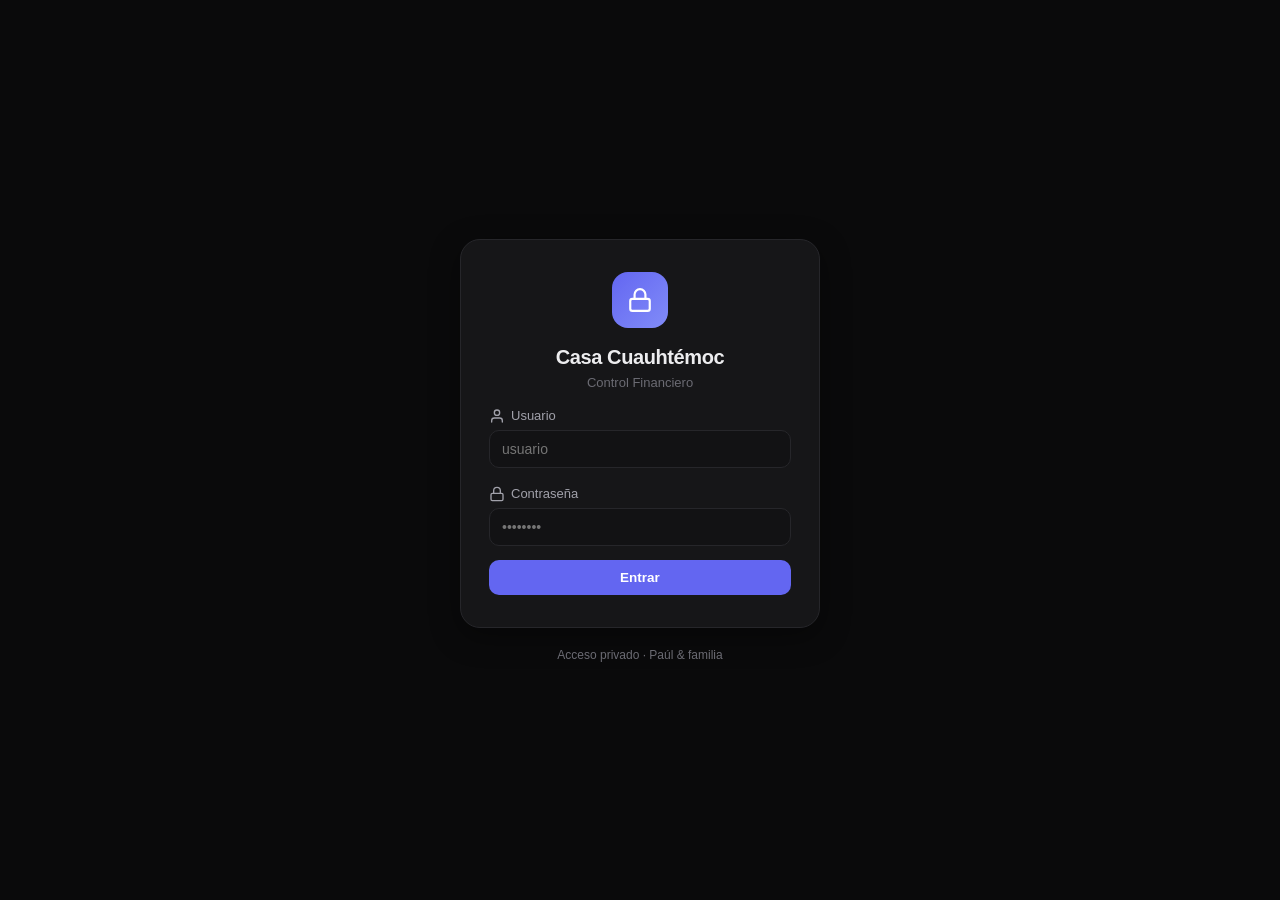
==== index.html @ 9c11d185 "Dashboard financiero Casa Cuauhtémoc App estática para GitHub Pages: login con hash SHA-256, 6 pesta" ====
<!DOCTYPE html>
<html lang="es">
<head>
  <meta charset="UTF-8" />
  <meta name="viewport" content="width=device-width, initial-scale=1, viewport-fit=cover" />
  <meta name="theme-color" content="#0a0a0b" />
  <meta name="description" content="Control financiero privado — Casa Cuauhtémoc" />
  <title>Casa Cuauhtémoc · Control Financiero</title>

  <link rel="preconnect" href="https://rsms.me/" />
  <link rel="stylesheet" href="https://rsms.me/inter/inter.css" />
  <link rel="stylesheet" href="css/styles.css" />
  <link rel="icon" href="data:image/svg+xml,<svg xmlns='http://www.w3.org/2000/svg' viewBox='0 0 24 24'><text y='20' font-size='20'>🏠</text></svg>" />
</head>
<body>
  <div id="app">
    <div class="login-screen"><div class="skeleton-row" style="width:340px"></div></div>
  </div>
  <script type="module" src="js/app.js"></script>
</body>
</html>
---- css/styles.css ----
/* ==========================================================================
   Casa Cuauhtémoc — Control Financiero
   Dark mode · Inter · diseño tipo Linear / Vercel / Raycast
   ========================================================================== */
:root {
  --bg: #0a0a0b;
  --bg-elev: #121214;
  --panel: #161618;
  --panel-2: #1c1c1f;
  --border: #26262a;
  --border-soft: #1e1e22;
  --text: #ededef;
  --text-2: #a1a1aa;
  --text-3: #6b6b73;
  --accent: #6366f1;
  --accent-2: #818cf8;
  --success: #34d399;
  --warning: #fbbf24;
  --danger: #f87171;
  --radius: 14px;
  --radius-sm: 10px;
  --shadow: 0 8px 30px rgba(0, 0, 0, 0.4);
  --sidebar-w: 248px;
  --font: "Inter", -apple-system, BlinkMacSystemFont, "Segoe UI", Roboto, sans-serif;
}

* { box-sizing: border-box; margin: 0; padding: 0; }
html, body { height: 100%; }
body {
  font-family: var(--font);
  background: var(--bg);
  color: var(--text);
  -webkit-font-smoothing: antialiased;
  text-rendering: optimizeLegibility;
  font-feature-settings: "cv02", "cv03", "cv04", "tnum";
}
.icon { flex: none; vertical-align: middle; }
.muted { color: var(--text-2); }
.small { font-size: 12.5px; }
.block { display: block; }
.right { text-align: right; }
.warn { color: var(--warning); }
.hide-sm { display: inline; }

/* ---------- Layout ---------- */
.layout { display: flex; min-height: 100vh; }
.sidebar {
  width: var(--sidebar-w);
  flex: none;
  background: var(--bg-elev);
  border-right: 1px solid var(--border-soft);
  display: flex;
  flex-direction: column;
  padding: 22px 16px;
  position: sticky;
  top: 0;
  height: 100vh;
}
.brand { display: flex; gap: 12px; align-items: center; padding: 4px 6px 22px; }
.brand-mark {
  width: 38px; height: 38px; border-radius: 11px;
  background: linear-gradient(135deg, var(--accent), var(--accent-2));
  display: grid; place-items: center; color: #fff;
}
.brand-name { font-weight: 650; font-size: 15px; letter-spacing: -0.01em; }
.brand-sub { font-size: 12px; color: var(--text-3); }

.nav { display: flex; flex-direction: column; gap: 2px; flex: 1; }
.nav-item {
  display: flex; align-items: center; gap: 11px;
  padding: 9px 11px; border-radius: var(--radius-sm);
  background: none; border: none; color: var(--text-2);
  font: inherit; font-size: 14px; font-weight: 500; cursor: pointer;
  text-align: left; transition: background .15s, color .15s;
}
.nav-item:hover { background: var(--panel); color: var(--text); }
.nav-item.active { background: var(--panel-2); color: var(--text); }
.nav-item.active .icon { color: var(--accent-2); }

.sidebar-foot { font-size: 12px; color: var(--text-3); display: flex; flex-direction: column; gap: 12px; padding-top: 16px; border-top: 1px solid var(--border-soft); }
.sync-dot { display: inline-block; width: 7px; height: 7px; border-radius: 50%; background: var(--text-3); margin-right: 4px; }
.sync-dot.ok { background: var(--success); box-shadow: 0 0 0 3px rgba(52,211,153,.15); }

.main { flex: 1; min-width: 0; display: flex; flex-direction: column; }
.topbar {
  display: flex; align-items: center; gap: 12px;
  padding: 14px 24px; border-bottom: 1px solid var(--border-soft);
  position: sticky; top: 0; background: rgba(10,10,11,.8);
  backdrop-filter: blur(12px); z-index: 20;
}
.topbar-title { font-weight: 600; flex: 1; letter-spacing: -0.01em; }
.menu-toggle { display: none; }

.view-root { padding: 24px; max-width: 1100px; width: 100%; margin: 0 auto; }
.view { display: flex; flex-direction: column; gap: 20px; }
.view-head { display: flex; align-items: flex-end; justify-content: space-between; gap: 16px; flex-wrap: wrap; }
.view-head h2 { font-size: 22px; font-weight: 660; letter-spacing: -0.02em; }

/* ---------- Tab bar (mobile) ---------- */
.tabbar { display: none; }

/* ---------- Grids ---------- */
.grid { display: grid; gap: 14px; }
.grid-2 { grid-template-columns: repeat(2, 1fr); }
.grid-3 { grid-template-columns: repeat(3, 1fr); }
.grid-4 { grid-template-columns: repeat(4, 1fr); }

/* ---------- Cards / panels ---------- */
.panel, .stat-card, .fund-card {
  background: var(--panel);
  border: 1px solid var(--border-soft);
  border-radius: var(--radius);
  padding: 18px;
}
.panel { display: flex; flex-direction: column; gap: 12px; }
.panel-head { display: flex; align-items: center; justify-content: space-between; gap: 10px; }
.panel-head h3 { font-size: 14.5px; font-weight: 600; display: flex; align-items: center; gap: 8px; letter-spacing: -0.01em; }

.stat-card { display: flex; flex-direction: column; gap: 6px; }
.stat-label { font-size: 12.5px; color: var(--text-2); }
.stat-value { font-size: 24px; font-weight: 680; letter-spacing: -0.02em; }
.stat-sub { font-size: 12.5px; color: var(--text-3); }
.tone-success .stat-value { color: var(--success); }
.tone-accent .stat-value { color: var(--accent-2); }
.tone-warn .stat-value { color: var(--warning); }

.fund-card { display: flex; flex-direction: column; gap: 7px; }
.fund-card-head { display: flex; align-items: center; gap: 8px; font-size: 13px; color: var(--text-2); }
.fund-card-head .icon { color: var(--accent-2); }
.fund-amount { font-size: 22px; font-weight: 680; letter-spacing: -0.02em; }
.fund-pct { font-size: 12px; color: var(--text-3); align-self: flex-end; }

.big-number { font-size: 30px; font-weight: 720; letter-spacing: -0.03em; }
.big-number .of { font-size: 15px; font-weight: 500; color: var(--text-3); }
.usd-ref { font-size: 12.5px; color: var(--text-3); }

/* ---------- Progress ---------- */
.progress { height: 8px; background: var(--panel-2); border-radius: 99px; overflow: hidden; border: 1px solid var(--border-soft); }
.progress-fill { height: 100%; border-radius: 99px; transition: width .6s cubic-bezier(.16,1,.3,1); }

/* ---------- Badges / tags ---------- */
.badge { font-size: 11px; font-weight: 600; padding: 3px 9px; border-radius: 99px; white-space: nowrap; }
.badge-success { background: rgba(52,211,153,.13); color: var(--success); }
.badge-accent { background: rgba(99,102,241,.16); color: var(--accent-2); }
.badge-warn { background: rgba(251,191,36,.14); color: var(--warning); }
.tag { font-size: 10.5px; color: var(--text-3); background: var(--panel-2); padding: 2px 7px; border-radius: 6px; }
.tag-new { color: var(--accent-2); background: rgba(99,102,241,.12); }

/* ---------- Estimator ---------- */
.estimator .est-list { display: flex; flex-direction: column; gap: 2px; }
.est-row { display: flex; justify-content: space-between; align-items: center; gap: 12px; padding: 11px 0; border-bottom: 1px solid var(--border-soft); }
.est-row:last-child { border-bottom: none; }
.est-name { font-weight: 550; font-size: 14px; }
.est-val { text-align: right; }
.est-val.warn { color: var(--warning); font-size: 13px; }
.hint { font-size: 12.5px; color: var(--text-3); display: flex; align-items: center; gap: 7px; }
.hint.warn { color: var(--warning); }

/* ---------- Phases ---------- */
.phases { display: flex; flex-direction: column; gap: 14px; }
.phase-budget { display: flex; align-items: center; gap: 10px; font-size: 15px; font-weight: 600; }
.f2-split { display: grid; grid-template-columns: repeat(3, 1fr); gap: 12px; padding: 12px; background: var(--panel-2); border-radius: var(--radius-sm); }
.f2-split > div { display: flex; flex-direction: column; gap: 3px; }
.f2-split strong { font-size: 16px; }
.phase-history summary { cursor: pointer; font-size: 13px; color: var(--text-2); padding: 4px 0; }
.phase-history summary:hover { color: var(--text); }
.link-btn { background: none; border: none; color: var(--accent-2); font: inherit; font-size: 12.5px; cursor: pointer; display: inline-flex; gap: 4px; align-items: center; }

/* ---------- Lists & tables ---------- */
.mini-list { list-style: none; display: flex; flex-direction: column; }
.mini-list li { display: flex; justify-content: space-between; align-items: center; gap: 12px; padding: 10px 0; border-bottom: 1px solid var(--border-soft); }
.mini-list li:last-child { border-bottom: none; }
.mini-concept { font-weight: 550; font-size: 14px; display: block; }
.amount { font-variant-numeric: tabular-nums; font-weight: 600; }
.amount.pos { color: var(--success); }
.amount.neg { color: var(--danger); }

.table-wrap { overflow-x: auto; }
.table { width: 100%; border-collapse: collapse; font-size: 13.5px; }
.table th { text-align: left; font-weight: 550; color: var(--text-3); font-size: 12px; padding: 8px 10px; border-bottom: 1px solid var(--border); white-space: nowrap; }
.table td { padding: 11px 10px; border-bottom: 1px solid var(--border-soft); vertical-align: top; }
.table tr:last-child td { border-bottom: none; }
.table .right { text-align: right; }

/* ---------- Filters ---------- */
.filters { display: flex; gap: 10px; flex-wrap: wrap; }
.filters select, .filters input { flex: 1; min-width: 140px; }

/* ---------- Buttons ---------- */
.btn {
  display: inline-flex; align-items: center; justify-content: center; gap: 7px;
  padding: 9px 15px; border-radius: var(--radius-sm); border: 1px solid transparent;
  font: inherit; font-size: 13.5px; font-weight: 560; cursor: pointer;
  transition: transform .08s, background .15s, border-color .15s; white-space: nowrap;
}
.btn:active { transform: scale(.97); }
.btn-sm { padding: 7px 12px; font-size: 13px; }
.btn-primary { background: var(--accent); color: #fff; }
.btn-primary:hover { background: var(--accent-2); }
.btn-ghost { background: var(--panel); color: var(--text); border-color: var(--border); }
.btn-ghost:hover { background: var(--panel-2); }
.btn-danger { background: var(--danger); color: #fff; }
.btn-block { width: 100%; }
.icon-btn { background: none; border: none; color: var(--text-2); cursor: pointer; padding: 6px; border-radius: 8px; display: inline-flex; }
.icon-btn:hover { background: var(--panel-2); color: var(--text); }

/* ---------- Forms ---------- */
.field { display: flex; flex-direction: column; gap: 6px; font-size: 13px; color: var(--text-2); }
.field span { display: flex; align-items: center; gap: 6px; }
.field-full { grid-column: 1 / -1; }
input, select, textarea {
  font: inherit; font-size: 14px; color: var(--text);
  background: var(--bg-elev); border: 1px solid var(--border);
  border-radius: var(--radius-sm); padding: 10px 12px; width: 100%;
  transition: border-color .15s, box-shadow .15s;
}
input:focus, select:focus, textarea:focus { outline: none; border-color: var(--accent); box-shadow: 0 0 0 3px rgba(99,102,241,.18); }
input[readonly] { color: var(--text-2); background: var(--panel-2); }
.form-grid { display: grid; grid-template-columns: 1fr 1fr; gap: 14px; }
.check-field { display: flex; flex-direction: row; align-items: center; gap: 9px; font-size: 13.5px; color: var(--text); }
.check-field input { width: auto; }

/* ---------- Modal ---------- */
#modal-host:empty { display: none; }
.modal-backdrop {
  position: fixed; inset: 0; background: rgba(0,0,0,.6); backdrop-filter: blur(4px);
  display: grid; place-items: center; padding: 18px; z-index: 100;
  opacity: 0; transition: opacity .2s;
}
.modal-backdrop.show { opacity: 1; }
.modal {
  background: var(--panel); border: 1px solid var(--border); border-radius: 18px;
  width: 100%; max-width: 520px; box-shadow: var(--shadow);
  transform: translateY(12px) scale(.98); transition: transform .2s; max-height: 90vh; overflow: auto;
}
.modal-backdrop.show .modal { transform: none; }
.modal-head { display: flex; align-items: center; justify-content: space-between; padding: 18px 20px; border-bottom: 1px solid var(--border-soft); }
.modal-head h3 { font-size: 16px; font-weight: 620; }
.modal-body { padding: 20px; }
.modal-foot { display: flex; justify-content: flex-end; gap: 10px; padding: 16px 20px; border-top: 1px solid var(--border-soft); }
.confirm-msg { font-size: 14.5px; line-height: 1.55; color: var(--text-2); }

/* ---------- Toasts ---------- */
.toasts { position: fixed; bottom: 24px; left: 50%; transform: translateX(-50%); display: flex; flex-direction: column; gap: 10px; z-index: 200; }
.toast {
  display: flex; align-items: center; gap: 10px; padding: 12px 16px;
  background: var(--panel-2); border: 1px solid var(--border); border-radius: 12px;
  box-shadow: var(--shadow); font-size: 13.5px; opacity: 0; transform: translateY(10px);
  transition: opacity .25s, transform .25s;
}
.toast.show { opacity: 1; transform: none; }
.toast-success .icon { color: var(--success); }
.toast-error .icon { color: var(--danger); }

/* ---------- Empty / skeleton ---------- */
.empty { text-align: center; padding: 28px 16px; color: var(--text-3); }
.empty-icon { width: 52px; height: 52px; border-radius: 14px; background: var(--panel-2); display: grid; place-items: center; margin: 0 auto 12px; }
.empty-title { font-size: 14px; color: var(--text-2); }
.empty-sub { font-size: 12.5px; margin-top: 4px; }
.skeleton-group { display: flex; flex-direction: column; gap: 12px; }
.skeleton-row { height: 64px; border-radius: var(--radius); background: linear-gradient(90deg, var(--panel) 25%, var(--panel-2) 37%, var(--panel) 63%); background-size: 400% 100%; animation: shimmer 1.4s ease infinite; }
@keyframes shimmer { 0% { background-position: 100% 0; } 100% { background-position: -100% 0; } }

/* ---------- Charts ---------- */
.chart { width: 100%; height: auto; }
.chart-empty { padding: 28px; text-align: center; color: var(--text-3); font-size: 13px; }

/* ---------- Login ---------- */
.login-screen { min-height: 100vh; display: grid; place-items: center; padding: 24px; gap: 20px; align-content: center; }
.login-card {
  width: 100%; max-width: 360px; background: var(--panel); border: 1px solid var(--border);
  border-radius: 20px; padding: 32px 28px; display: flex; flex-direction: column; gap: 14px;
  box-shadow: var(--shadow); text-align: center;
}
.login-badge { width: 56px; height: 56px; border-radius: 16px; background: linear-gradient(135deg, var(--accent), var(--accent-2)); color: #fff; display: grid; place-items: center; margin: 0 auto 4px; }
.login-card h1 { font-size: 20px; letter-spacing: -0.02em; }
.login-sub { color: var(--text-3); font-size: 13px; margin-top: -8px; }
.login-card .field { text-align: left; margin-top: 4px; }
.login-error { color: var(--danger); font-size: 13px; }
.login-foot { color: var(--text-3); font-size: 12px; }
.shake { animation: shake .4s; }
@keyframes shake { 10%,90%{transform:translateX(-1px)} 20%,80%{transform:translateX(2px)} 30%,50%,70%{transform:translateX(-4px)} 40%,60%{transform:translateX(4px)} }

/* ---------- Animations ---------- */
.fade-in { animation: fadeIn .35s cubic-bezier(.16,1,.3,1); }
@keyframes fadeIn { from { opacity: 0; transform: translateY(6px); } to { opacity: 1; transform: none; } }

/* ==========================================================================
   RESPONSIVE
   ========================================================================== */
@media (max-width: 980px) {
  .grid-4 { grid-template-columns: repeat(2, 1fr); }
  .grid-3 { grid-template-columns: repeat(2, 1fr); }
}
@media (max-width: 760px) {
  .sidebar {
    position: fixed; left: 0; top: 0; z-index: 60; transform: translateX(-100%);
    transition: transform .25s; box-shadow: var(--shadow);
  }
  .sidebar.open { transform: none; }
  .menu-toggle { display: inline-flex; }
  .tabbar {
    display: flex; position: fixed; bottom: 0; left: 0; right: 0; z-index: 50;
    background: rgba(18,18,20,.92); backdrop-filter: blur(14px);
    border-top: 1px solid var(--border-soft); padding: 8px 6px env(safe-area-inset-bottom);
    justify-content: space-around;
  }
  .tabbar-item {
    display: flex; flex-direction: column; align-items: center; gap: 3px;
    background: none; border: none; color: var(--text-3); font: inherit; font-size: 10.5px;
    font-weight: 500; cursor: pointer; padding: 4px 6px; flex: 1; border-radius: 10px;
  }
  .tabbar-item.active { color: var(--accent-2); }
  .view-root { padding: 18px 16px 88px; }
  .main { padding-bottom: 0; }
}
@media (max-width: 560px) {
  .grid-3, .grid-4 { grid-template-columns: 1fr; }
  .grid-2 { grid-template-columns: 1fr; }
  .form-grid { grid-template-columns: 1fr; }
  .f2-split { grid-template-columns: 1fr; }
  .hide-sm { display: none; }
  .view-head h2 { font-size: 19px; }
  .big-number { font-size: 25px; }
}
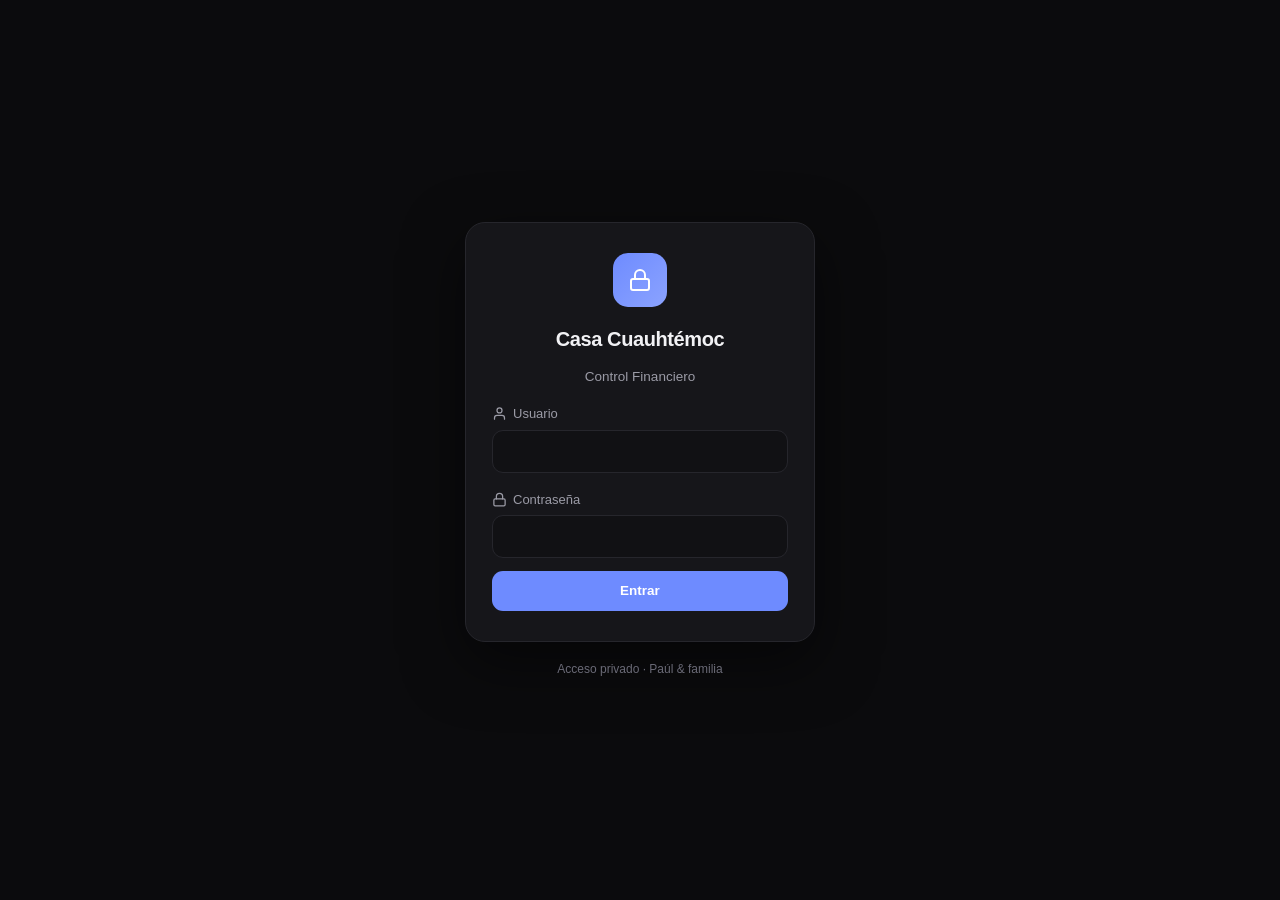
==== commit cb7b9f9c: "Rediseño limpio + modelo de cuenta de mamá corregido Lógica corregida: - Separa lo RECIBIDO por mamá" ====
--- a/index.html
+++ b/index.html
@@ -14,7 +14,7 @@
 </head>
 <body>
   <div id="app">
-    <div class="login-screen"><div class="skeleton-row" style="width:340px"></div></div>
+    <div class="login"><p class="sub">Cargando…</p></div>
   </div>
   <script type="module" src="js/app.js"></script>
 </body>
--- a/css/styles.css
+++ b/css/styles.css
@@ -1,29 +1,27 @@
 /* ==========================================================================
    Casa Cuauhtémoc — Control Financiero
-   Dark mode · Inter · diseño tipo Linear / Vercel / Raycast
+   Diseño limpio, dark mode, tipo Linear / Vercel
    ========================================================================== */
 :root {
-  --bg: #0a0a0b;
-  --bg-elev: #121214;
-  --panel: #161618;
-  --panel-2: #1c1c1f;
-  --border: #26262a;
-  --border-soft: #1e1e22;
-  --text: #ededef;
-  --text-2: #a1a1aa;
-  --text-3: #6b6b73;
-  --accent: #6366f1;
-  --accent-2: #818cf8;
-  --success: #34d399;
-  --warning: #fbbf24;
-  --danger: #f87171;
-  --radius: 14px;
-  --radius-sm: 10px;
-  --shadow: 0 8px 30px rgba(0, 0, 0, 0.4);
-  --sidebar-w: 248px;
+  --bg: #0b0b0d;
+  --bg-2: #111114;
+  --panel: #16161a;
+  --panel-2: #1d1d22;
+  --line: #26262c;
+  --line-soft: #1e1e24;
+  --text: #f2f2f5;
+  --text-2: #9b9ba6;
+  --text-3: #6a6a76;
+  --blue: #6e8bff;
+  --blue-2: #8ba3ff;
+  --ok: #3ddc97;
+  --warn: #ffc24b;
+  --danger: #ff6b6b;
+  --r: 16px;
+  --r-sm: 11px;
+  --sw: 250px;
   --font: "Inter", -apple-system, BlinkMacSystemFont, "Segoe UI", Roboto, sans-serif;
 }
-
 * { box-sizing: border-box; margin: 0; padding: 0; }
 html, body { height: 100%; }
 body {
@@ -31,295 +29,245 @@
   background: var(--bg);
   color: var(--text);
   -webkit-font-smoothing: antialiased;
-  text-rendering: optimizeLegibility;
-  font-feature-settings: "cv02", "cv03", "cv04", "tnum";
+  font-feature-settings: "tnum", "cv02", "cv03";
+  line-height: 1.5;
 }
 .icon { flex: none; vertical-align: middle; }
-.muted { color: var(--text-2); }
-.small { font-size: 12.5px; }
-.block { display: block; }
-.right { text-align: right; }
-.warn { color: var(--warning); }
-.hide-sm { display: inline; }
+.sub { color: var(--text-2); font-size: 13.5px; }
+.muted { color: var(--text-3); }
+.ok-text { color: var(--ok); }
+.blue-text { color: var(--blue-2); }
+.warn-text { color: var(--warn); }
+.usd { color: var(--text-3); font-size: 12.5px; }
+.hide-xs { display: inline; }
 
 /* ---------- Layout ---------- */
 .layout { display: flex; min-height: 100vh; }
-.sidebar {
-  width: var(--sidebar-w);
-  flex: none;
-  background: var(--bg-elev);
-  border-right: 1px solid var(--border-soft);
-  display: flex;
-  flex-direction: column;
-  padding: 22px 16px;
-  position: sticky;
-  top: 0;
-  height: 100vh;
-}
-.brand { display: flex; gap: 12px; align-items: center; padding: 4px 6px 22px; }
-.brand-mark {
-  width: 38px; height: 38px; border-radius: 11px;
-  background: linear-gradient(135deg, var(--accent), var(--accent-2));
-  display: grid; place-items: center; color: #fff;
-}
-.brand-name { font-weight: 650; font-size: 15px; letter-spacing: -0.01em; }
-.brand-sub { font-size: 12px; color: var(--text-3); }
-
+.side {
+  width: var(--sw); flex: none; background: var(--bg-2);
+  border-right: 1px solid var(--line-soft); display: flex; flex-direction: column;
+  padding: 20px 14px; position: sticky; top: 0; height: 100vh;
+}
+.brand { display: flex; gap: 11px; align-items: center; padding: 4px 6px 20px; }
+.brand-ic {
+  width: 36px; height: 36px; border-radius: 10px; color: #fff;
+  background: linear-gradient(135deg, var(--blue), var(--blue-2));
+  display: grid; place-items: center;
+}
+.brand-name { font-weight: 650; font-size: 14.5px; letter-spacing: -.01em; }
+.brand-sub { font-size: 11.5px; color: var(--text-3); }
 .nav { display: flex; flex-direction: column; gap: 2px; flex: 1; }
 .nav-item {
-  display: flex; align-items: center; gap: 11px;
-  padding: 9px 11px; border-radius: var(--radius-sm);
-  background: none; border: none; color: var(--text-2);
-  font: inherit; font-size: 14px; font-weight: 500; cursor: pointer;
-  text-align: left; transition: background .15s, color .15s;
+  display: flex; align-items: center; gap: 11px; padding: 9px 11px;
+  border-radius: var(--r-sm); background: none; border: none; color: var(--text-2);
+  font: inherit; font-size: 14px; font-weight: 500; cursor: pointer; text-align: left;
+  transition: background .15s, color .15s;
 }
 .nav-item:hover { background: var(--panel); color: var(--text); }
 .nav-item.active { background: var(--panel-2); color: var(--text); }
-.nav-item.active .icon { color: var(--accent-2); }
-
-.sidebar-foot { font-size: 12px; color: var(--text-3); display: flex; flex-direction: column; gap: 12px; padding-top: 16px; border-top: 1px solid var(--border-soft); }
-.sync-dot { display: inline-block; width: 7px; height: 7px; border-radius: 50%; background: var(--text-3); margin-right: 4px; }
-.sync-dot.ok { background: var(--success); box-shadow: 0 0 0 3px rgba(52,211,153,.15); }
+.nav-item.active .icon { color: var(--blue-2); }
+.side-foot { display: flex; flex-direction: column; gap: 12px; padding-top: 16px; border-top: 1px solid var(--line-soft); }
+.sync { font-size: 12px; color: var(--text-3); }
+.dot { display: inline-block; width: 7px; height: 7px; border-radius: 50%; margin-right: 5px; background: var(--text-3); }
+.dot.ok { background: var(--ok); box-shadow: 0 0 0 3px rgba(61,220,151,.15); }
+.dot.warn { background: var(--warn); }
 
 .main { flex: 1; min-width: 0; display: flex; flex-direction: column; }
 .topbar {
-  display: flex; align-items: center; gap: 12px;
-  padding: 14px 24px; border-bottom: 1px solid var(--border-soft);
-  position: sticky; top: 0; background: rgba(10,10,11,.8);
-  backdrop-filter: blur(12px); z-index: 20;
-}
-.topbar-title { font-weight: 600; flex: 1; letter-spacing: -0.01em; }
-.menu-toggle { display: none; }
-
-.view-root { padding: 24px; max-width: 1100px; width: 100%; margin: 0 auto; }
-.view { display: flex; flex-direction: column; gap: 20px; }
-.view-head { display: flex; align-items: flex-end; justify-content: space-between; gap: 16px; flex-wrap: wrap; }
-.view-head h2 { font-size: 22px; font-weight: 660; letter-spacing: -0.02em; }
-
-/* ---------- Tab bar (mobile) ---------- */
+  display: flex; align-items: center; gap: 12px; padding: 13px 22px;
+  border-bottom: 1px solid var(--line-soft); position: sticky; top: 0; z-index: 20;
+  background: rgba(11,11,13,.82); backdrop-filter: blur(12px);
+}
+.topbar-title { font-weight: 600; flex: 1; letter-spacing: -.01em; }
+.menu-tg { display: none; }
+.view-root { padding: 24px; max-width: 1040px; width: 100%; margin: 0 auto; }
 .tabbar { display: none; }
 
-/* ---------- Grids ---------- */
-.grid { display: grid; gap: 14px; }
-.grid-2 { grid-template-columns: repeat(2, 1fr); }
-.grid-3 { grid-template-columns: repeat(3, 1fr); }
-.grid-4 { grid-template-columns: repeat(4, 1fr); }
+/* ---------- View headers ---------- */
+.view { display: flex; flex-direction: column; gap: 18px; }
+.vhead { display: flex; align-items: flex-end; justify-content: space-between; gap: 14px; flex-wrap: wrap; }
+.vhead h1 { font-size: 23px; font-weight: 680; letter-spacing: -.025em; }
+.fx { font-size: 13px; color: var(--text-2); display: flex; align-items: center; gap: 6px; background: var(--panel); border: 1px solid var(--line-soft); padding: 7px 12px; border-radius: 99px; }
+
+/* ---------- HERO (cuenta de mamá) ---------- */
+.hero {
+  background: linear-gradient(150deg, #191b2e 0%, var(--panel) 55%);
+  border: 1px solid var(--line); border-radius: 20px; padding: 24px;
+  display: flex; flex-direction: column; gap: 6px;
+}
+.hero.compact { background: var(--panel); }
+.hero-label { display: inline-flex; align-items: center; gap: 7px; font-size: 13px; color: var(--text-2); }
+.hero-amount { font-size: 40px; font-weight: 740; letter-spacing: -.03em; line-height: 1.1; }
+.hero-sub { font-size: 13px; color: var(--text-3); margin-bottom: 8px; }
+.hero-grid { display: grid; grid-template-columns: repeat(3, 1fr); gap: 12px; margin-top: 8px; }
+.hero-grid.wide { grid-template-columns: repeat(4, 1fr); }
+.hero-stat { background: rgba(255,255,255,.03); border: 1px solid var(--line-soft); border-radius: var(--r-sm); padding: 12px; display: flex; flex-direction: column; gap: 4px; }
+.hero-stat span { font-size: 12px; color: var(--text-2); display: inline-flex; align-items: center; gap: 5px; }
+.hero-stat b { font-size: 17px; font-weight: 640; letter-spacing: -.01em; }
 
 /* ---------- Cards / panels ---------- */
-.panel, .stat-card, .fund-card {
-  background: var(--panel);
-  border: 1px solid var(--border-soft);
-  border-radius: var(--radius);
-  padding: 18px;
-}
-.panel { display: flex; flex-direction: column; gap: 12px; }
+.panel { background: var(--panel); border: 1px solid var(--line-soft); border-radius: var(--r); padding: 18px; display: flex; flex-direction: column; gap: 12px; }
 .panel-head { display: flex; align-items: center; justify-content: space-between; gap: 10px; }
-.panel-head h3 { font-size: 14.5px; font-weight: 600; display: flex; align-items: center; gap: 8px; letter-spacing: -0.01em; }
-
-.stat-card { display: flex; flex-direction: column; gap: 6px; }
+.panel-head h2 { font-size: 15px; font-weight: 620; display: flex; align-items: center; gap: 8px; letter-spacing: -.01em; }
+
+.cards-2 { display: grid; grid-template-columns: 1fr 1fr; gap: 14px; }
+.cards-3 { display: grid; grid-template-columns: repeat(3, 1fr); gap: 14px; }
+
+.mini { background: var(--panel); border: 1px solid var(--line-soft); border-radius: var(--r); padding: 16px; display: flex; flex-direction: column; gap: 6px; }
+.mini-head { display: flex; align-items: center; gap: 8px; font-size: 13px; color: var(--text-2); }
+.mini-head .icon { color: var(--blue-2); }
+.mini-amount { font-size: 22px; font-weight: 680; letter-spacing: -.02em; }
+.mini-meta { font-size: 12px; color: var(--text-3); }
+.mini-pct { font-size: 12px; color: var(--text-3); align-self: flex-end; }
+
+.stat { gap: 5px; }
 .stat-label { font-size: 12.5px; color: var(--text-2); }
-.stat-value { font-size: 24px; font-weight: 680; letter-spacing: -0.02em; }
+.stat-val { font-size: 23px; font-weight: 680; letter-spacing: -.02em; }
 .stat-sub { font-size: 12.5px; color: var(--text-3); }
-.tone-success .stat-value { color: var(--success); }
-.tone-accent .stat-value { color: var(--accent-2); }
-.tone-warn .stat-value { color: var(--warning); }
-
-.fund-card { display: flex; flex-direction: column; gap: 7px; }
-.fund-card-head { display: flex; align-items: center; gap: 8px; font-size: 13px; color: var(--text-2); }
-.fund-card-head .icon { color: var(--accent-2); }
-.fund-amount { font-size: 22px; font-weight: 680; letter-spacing: -0.02em; }
-.fund-pct { font-size: 12px; color: var(--text-3); align-self: flex-end; }
-
-.big-number { font-size: 30px; font-weight: 720; letter-spacing: -0.03em; }
-.big-number .of { font-size: 15px; font-weight: 500; color: var(--text-3); }
-.usd-ref { font-size: 12.5px; color: var(--text-3); }
-
-/* ---------- Progress ---------- */
-.progress { height: 8px; background: var(--panel-2); border-radius: 99px; overflow: hidden; border: 1px solid var(--border-soft); }
-.progress-fill { height: 100%; border-radius: 99px; transition: width .6s cubic-bezier(.16,1,.3,1); }
-
-/* ---------- Badges / tags ---------- */
-.badge { font-size: 11px; font-weight: 600; padding: 3px 9px; border-radius: 99px; white-space: nowrap; }
-.badge-success { background: rgba(52,211,153,.13); color: var(--success); }
-.badge-accent { background: rgba(99,102,241,.16); color: var(--accent-2); }
-.badge-warn { background: rgba(251,191,36,.14); color: var(--warning); }
-.tag { font-size: 10.5px; color: var(--text-3); background: var(--panel-2); padding: 2px 7px; border-radius: 6px; }
-.tag-new { color: var(--accent-2); background: rgba(99,102,241,.12); }
-
-/* ---------- Estimator ---------- */
-.estimator .est-list { display: flex; flex-direction: column; gap: 2px; }
-.est-row { display: flex; justify-content: space-between; align-items: center; gap: 12px; padding: 11px 0; border-bottom: 1px solid var(--border-soft); }
-.est-row:last-child { border-bottom: none; }
-.est-name { font-weight: 550; font-size: 14px; }
-.est-val { text-align: right; }
-.est-val.warn { color: var(--warning); font-size: 13px; }
-.hint { font-size: 12.5px; color: var(--text-3); display: flex; align-items: center; gap: 7px; }
-.hint.warn { color: var(--warning); }
-
-/* ---------- Phases ---------- */
-.phases { display: flex; flex-direction: column; gap: 14px; }
-.phase-budget { display: flex; align-items: center; gap: 10px; font-size: 15px; font-weight: 600; }
-.f2-split { display: grid; grid-template-columns: repeat(3, 1fr); gap: 12px; padding: 12px; background: var(--panel-2); border-radius: var(--radius-sm); }
-.f2-split > div { display: flex; flex-direction: column; gap: 3px; }
-.f2-split strong { font-size: 16px; }
-.phase-history summary { cursor: pointer; font-size: 13px; color: var(--text-2); padding: 4px 0; }
-.phase-history summary:hover { color: var(--text); }
-.link-btn { background: none; border: none; color: var(--accent-2); font: inherit; font-size: 12.5px; cursor: pointer; display: inline-flex; gap: 4px; align-items: center; }
-
-/* ---------- Lists & tables ---------- */
-.mini-list { list-style: none; display: flex; flex-direction: column; }
-.mini-list li { display: flex; justify-content: space-between; align-items: center; gap: 12px; padding: 10px 0; border-bottom: 1px solid var(--border-soft); }
-.mini-list li:last-child { border-bottom: none; }
-.mini-concept { font-weight: 550; font-size: 14px; display: block; }
-.amount { font-variant-numeric: tabular-nums; font-weight: 600; }
-.amount.pos { color: var(--success); }
-.amount.neg { color: var(--danger); }
-
-.table-wrap { overflow-x: auto; }
-.table { width: 100%; border-collapse: collapse; font-size: 13.5px; }
-.table th { text-align: left; font-weight: 550; color: var(--text-3); font-size: 12px; padding: 8px 10px; border-bottom: 1px solid var(--border); white-space: nowrap; }
-.table td { padding: 11px 10px; border-bottom: 1px solid var(--border-soft); vertical-align: top; }
-.table tr:last-child td { border-bottom: none; }
-.table .right { text-align: right; }
-
-/* ---------- Filters ---------- */
-.filters { display: flex; gap: 10px; flex-wrap: wrap; }
-.filters select, .filters input { flex: 1; min-width: 140px; }
+.t-blue .stat-val { color: var(--blue-2); }
+.t-ok .stat-val { color: var(--ok); }
+
+/* ---------- Bars / rows ---------- */
+.bar { height: 8px; background: var(--panel-2); border-radius: 99px; overflow: hidden; border: 1px solid var(--line-soft); }
+.bar-fill { height: 100%; border-radius: 99px; transition: width .6s cubic-bezier(.16,1,.3,1); }
+.rows { display: flex; flex-direction: column; }
+.row { display: flex; justify-content: space-between; align-items: center; gap: 12px; padding: 11px 0; border-bottom: 1px solid var(--line-soft); }
+.row:last-child { border-bottom: none; }
+.row span:first-child { font-weight: 550; font-size: 14px; }
+.row-val { text-align: right; font-size: 13.5px; }
+
+/* ---------- Chips / tags ---------- */
+.chip { font-size: 11px; font-weight: 600; padding: 3px 9px; border-radius: 99px; white-space: nowrap; }
+.chip-ok { background: rgba(61,220,151,.13); color: var(--ok); }
+.chip-blue { background: rgba(110,139,255,.16); color: var(--blue-2); }
+.chip-warn { background: rgba(255,194,75,.14); color: var(--warn); }
+.tag { font-size: 10.5px; color: var(--text-3); background: var(--panel-2); padding: 2px 7px; border-radius: 6px; white-space: nowrap; }
+
+/* ---------- Fases ---------- */
+.fases { display: flex; flex-direction: column; gap: 14px; }
+.fase-nums { display: grid; grid-template-columns: repeat(3, 1fr); gap: 12px; padding: 12px; background: var(--panel-2); border-radius: var(--r-sm); }
+.fase-nums > div { display: flex; flex-direction: column; gap: 3px; }
+.fase-nums span { font-size: 12px; color: var(--text-2); }
+.fase-nums b { font-size: 17px; font-weight: 640; }
+.fase details { margin-top: 4px; }
+.fase summary { cursor: pointer; font-size: 13px; color: var(--text-2); padding: 4px 0; }
+.fase summary:hover { color: var(--text); }
+
+/* ---------- Movimientos ---------- */
+.movs { list-style: none; display: flex; flex-direction: column; }
+.mov { display: flex; align-items: center; gap: 12px; padding: 11px 0; border-bottom: 1px solid var(--line-soft); }
+.mov:last-child { border-bottom: none; }
+.mov-ic { width: 34px; height: 34px; border-radius: 10px; display: grid; place-items: center; flex: none; }
+.mov-ic.in { background: rgba(61,220,151,.12); color: var(--ok); }
+.mov-ic.out { background: rgba(255,107,107,.12); color: var(--danger); }
+.mov-main { flex: 1; min-width: 0; display: flex; flex-direction: column; gap: 2px; }
+.mov-concepto { font-weight: 560; font-size: 14px; }
+.mov-meta { font-size: 12px; color: var(--text-3); overflow: hidden; text-overflow: ellipsis; white-space: nowrap; }
+.mov-monto { font-variant-numeric: tabular-nums; font-weight: 640; font-size: 14.5px; white-space: nowrap; }
+.mov-monto.in { color: var(--ok); }
+.mov-monto.out { color: var(--danger); }
+.del { color: var(--text-3); }
+.del:hover { color: var(--danger); }
+
+/* ---------- Filtros ---------- */
+.filtros { display: flex; gap: 10px; flex-wrap: wrap; }
+.filtros select, .filtros input { flex: 1; min-width: 150px; }
 
 /* ---------- Buttons ---------- */
-.btn {
-  display: inline-flex; align-items: center; justify-content: center; gap: 7px;
-  padding: 9px 15px; border-radius: var(--radius-sm); border: 1px solid transparent;
-  font: inherit; font-size: 13.5px; font-weight: 560; cursor: pointer;
-  transition: transform .08s, background .15s, border-color .15s; white-space: nowrap;
-}
+.btn { display: inline-flex; align-items: center; justify-content: center; gap: 7px; padding: 9px 15px; border-radius: var(--r-sm); border: 1px solid transparent; font: inherit; font-size: 13.5px; font-weight: 560; cursor: pointer; transition: transform .08s, background .15s, border-color .15s; white-space: nowrap; }
 .btn:active { transform: scale(.97); }
-.btn-sm { padding: 7px 12px; font-size: 13px; }
-.btn-primary { background: var(--accent); color: #fff; }
-.btn-primary:hover { background: var(--accent-2); }
-.btn-ghost { background: var(--panel); color: var(--text); border-color: var(--border); }
-.btn-ghost:hover { background: var(--panel-2); }
-.btn-danger { background: var(--danger); color: #fff; }
-.btn-block { width: 100%; }
-.icon-btn { background: none; border: none; color: var(--text-2); cursor: pointer; padding: 6px; border-radius: 8px; display: inline-flex; }
-.icon-btn:hover { background: var(--panel-2); color: var(--text); }
+.btn.sm { padding: 7px 12px; font-size: 13px; }
+.btn.primary { background: var(--blue); color: #fff; }
+.btn.primary:hover { background: var(--blue-2); }
+.btn.ghost { background: var(--panel); color: var(--text); border-color: var(--line); }
+.btn.ghost:hover { background: var(--panel-2); }
+.btn.danger { background: var(--danger); color: #fff; }
+.btn.block { width: 100%; }
+.ghost-icon { background: none; border: none; color: var(--text-2); cursor: pointer; padding: 6px; border-radius: 8px; display: inline-flex; }
+.ghost-icon:hover { background: var(--panel-2); color: var(--text); }
 
 /* ---------- Forms ---------- */
 .field { display: flex; flex-direction: column; gap: 6px; font-size: 13px; color: var(--text-2); }
 .field span { display: flex; align-items: center; gap: 6px; }
-.field-full { grid-column: 1 / -1; }
-input, select, textarea {
-  font: inherit; font-size: 14px; color: var(--text);
-  background: var(--bg-elev); border: 1px solid var(--border);
-  border-radius: var(--radius-sm); padding: 10px 12px; width: 100%;
-  transition: border-color .15s, box-shadow .15s;
-}
-input:focus, select:focus, textarea:focus { outline: none; border-color: var(--accent); box-shadow: 0 0 0 3px rgba(99,102,241,.18); }
-input[readonly] { color: var(--text-2); background: var(--panel-2); }
+.col-2 { grid-column: 1 / -1; }
+input, select, textarea { font: inherit; font-size: 14px; color: var(--text); background: var(--bg-2); border: 1px solid var(--line); border-radius: var(--r-sm); padding: 10px 12px; width: 100%; transition: border-color .15s, box-shadow .15s; }
+input:focus, select:focus { outline: none; border-color: var(--blue); box-shadow: 0 0 0 3px rgba(110,139,255,.18); }
 .form-grid { display: grid; grid-template-columns: 1fr 1fr; gap: 14px; }
-.check-field { display: flex; flex-direction: row; align-items: center; gap: 9px; font-size: 13.5px; color: var(--text); }
-.check-field input { width: auto; }
+.form-hint { font-size: 12.5px; color: var(--text-2); display: flex; align-items: center; gap: 7px; margin-bottom: 14px; background: var(--panel-2); padding: 10px 12px; border-radius: var(--r-sm); }
+.form-hint.warn-text { color: var(--warn); }
+
+/* ---------- Menú agregar ---------- */
+.menu-add { display: flex; flex-direction: column; gap: 8px; }
+.add-opt { display: flex; align-items: center; gap: 13px; padding: 13px; background: var(--bg-2); border: 1px solid var(--line); border-radius: var(--r-sm); cursor: pointer; text-align: left; transition: background .15s, border-color .15s; }
+.add-opt:hover { background: var(--panel-2); border-color: var(--blue); }
+.add-opt span:last-child { display: flex; flex-direction: column; }
+.add-opt b { font-size: 14px; color: var(--text); font-weight: 600; }
+.add-opt small { font-size: 12px; color: var(--text-3); }
+.add-ic { width: 38px; height: 38px; border-radius: 11px; display: grid; place-items: center; flex: none; }
+.add-ic.in { background: rgba(61,220,151,.12); color: var(--ok); }
+.add-ic.out { background: rgba(255,107,107,.12); color: var(--danger); }
 
 /* ---------- Modal ---------- */
 #modal-host:empty { display: none; }
-.modal-backdrop {
-  position: fixed; inset: 0; background: rgba(0,0,0,.6); backdrop-filter: blur(4px);
-  display: grid; place-items: center; padding: 18px; z-index: 100;
-  opacity: 0; transition: opacity .2s;
-}
-.modal-backdrop.show { opacity: 1; }
-.modal {
-  background: var(--panel); border: 1px solid var(--border); border-radius: 18px;
-  width: 100%; max-width: 520px; box-shadow: var(--shadow);
-  transform: translateY(12px) scale(.98); transition: transform .2s; max-height: 90vh; overflow: auto;
-}
-.modal-backdrop.show .modal { transform: none; }
-.modal-head { display: flex; align-items: center; justify-content: space-between; padding: 18px 20px; border-bottom: 1px solid var(--border-soft); }
+.backdrop { position: fixed; inset: 0; background: rgba(0,0,0,.62); backdrop-filter: blur(4px); display: grid; place-items: center; padding: 18px; z-index: 100; opacity: 0; transition: opacity .2s; }
+.backdrop.show { opacity: 1; }
+.modal { background: var(--panel); border: 1px solid var(--line); border-radius: 18px; width: 100%; max-width: 500px; box-shadow: 0 20px 60px rgba(0,0,0,.5); transform: translateY(12px) scale(.98); transition: transform .2s; max-height: 90vh; overflow: auto; }
+.backdrop.show .modal { transform: none; }
+.modal-head { display: flex; align-items: center; justify-content: space-between; padding: 17px 20px; border-bottom: 1px solid var(--line-soft); }
 .modal-head h3 { font-size: 16px; font-weight: 620; }
 .modal-body { padding: 20px; }
-.modal-foot { display: flex; justify-content: flex-end; gap: 10px; padding: 16px 20px; border-top: 1px solid var(--border-soft); }
-.confirm-msg { font-size: 14.5px; line-height: 1.55; color: var(--text-2); }
+.modal-foot { display: flex; justify-content: flex-end; gap: 10px; padding: 16px 20px; border-top: 1px solid var(--line-soft); }
+.confirm-text { font-size: 14.5px; line-height: 1.55; color: var(--text-2); }
 
 /* ---------- Toasts ---------- */
 .toasts { position: fixed; bottom: 24px; left: 50%; transform: translateX(-50%); display: flex; flex-direction: column; gap: 10px; z-index: 200; }
-.toast {
-  display: flex; align-items: center; gap: 10px; padding: 12px 16px;
-  background: var(--panel-2); border: 1px solid var(--border); border-radius: 12px;
-  box-shadow: var(--shadow); font-size: 13.5px; opacity: 0; transform: translateY(10px);
-  transition: opacity .25s, transform .25s;
-}
+.toast { display: flex; align-items: center; gap: 10px; padding: 12px 16px; background: var(--panel-2); border: 1px solid var(--line); border-radius: 12px; box-shadow: 0 10px 30px rgba(0,0,0,.4); font-size: 13.5px; opacity: 0; transform: translateY(10px); transition: opacity .25s, transform .25s; }
 .toast.show { opacity: 1; transform: none; }
-.toast-success .icon { color: var(--success); }
-.toast-error .icon { color: var(--danger); }
-
-/* ---------- Empty / skeleton ---------- */
-.empty { text-align: center; padding: 28px 16px; color: var(--text-3); }
-.empty-icon { width: 52px; height: 52px; border-radius: 14px; background: var(--panel-2); display: grid; place-items: center; margin: 0 auto 12px; }
+.toast-ok .icon { color: var(--ok); }
+.toast-err .icon { color: var(--danger); }
+
+/* ---------- Empty / chart ---------- */
+.empty { text-align: center; padding: 26px 16px; color: var(--text-3); }
+.empty-ic { width: 50px; height: 50px; border-radius: 14px; background: var(--panel-2); display: grid; place-items: center; margin: 0 auto 12px; }
 .empty-title { font-size: 14px; color: var(--text-2); }
 .empty-sub { font-size: 12.5px; margin-top: 4px; }
-.skeleton-group { display: flex; flex-direction: column; gap: 12px; }
-.skeleton-row { height: 64px; border-radius: var(--radius); background: linear-gradient(90deg, var(--panel) 25%, var(--panel-2) 37%, var(--panel) 63%); background-size: 400% 100%; animation: shimmer 1.4s ease infinite; }
-@keyframes shimmer { 0% { background-position: 100% 0; } 100% { background-position: -100% 0; } }
-
-/* ---------- Charts ---------- */
 .chart { width: 100%; height: auto; }
-.chart-empty { padding: 28px; text-align: center; color: var(--text-3); font-size: 13px; }
 
 /* ---------- Login ---------- */
-.login-screen { min-height: 100vh; display: grid; place-items: center; padding: 24px; gap: 20px; align-content: center; }
-.login-card {
-  width: 100%; max-width: 360px; background: var(--panel); border: 1px solid var(--border);
-  border-radius: 20px; padding: 32px 28px; display: flex; flex-direction: column; gap: 14px;
-  box-shadow: var(--shadow); text-align: center;
-}
-.login-badge { width: 56px; height: 56px; border-radius: 16px; background: linear-gradient(135deg, var(--accent), var(--accent-2)); color: #fff; display: grid; place-items: center; margin: 0 auto 4px; }
-.login-card h1 { font-size: 20px; letter-spacing: -0.02em; }
-.login-sub { color: var(--text-3); font-size: 13px; margin-top: -8px; }
+.login { min-height: 100vh; display: grid; place-items: center; align-content: center; gap: 18px; padding: 24px; }
+.login-card { width: 100%; max-width: 350px; background: var(--panel); border: 1px solid var(--line); border-radius: 20px; padding: 30px 26px; display: flex; flex-direction: column; gap: 13px; box-shadow: 0 20px 60px rgba(0,0,0,.5); text-align: center; }
+.login-ic { width: 54px; height: 54px; border-radius: 15px; background: linear-gradient(135deg, var(--blue), var(--blue-2)); color: #fff; display: grid; place-items: center; margin: 0 auto 4px; }
+.login-card h1 { font-size: 20px; letter-spacing: -.02em; }
 .login-card .field { text-align: left; margin-top: 4px; }
-.login-error { color: var(--danger); font-size: 13px; }
+.login-err { color: var(--danger); font-size: 13px; }
 .login-foot { color: var(--text-3); font-size: 12px; }
 .shake { animation: shake .4s; }
 @keyframes shake { 10%,90%{transform:translateX(-1px)} 20%,80%{transform:translateX(2px)} 30%,50%,70%{transform:translateX(-4px)} 40%,60%{transform:translateX(4px)} }
 
-/* ---------- Animations ---------- */
-.fade-in { animation: fadeIn .35s cubic-bezier(.16,1,.3,1); }
-@keyframes fadeIn { from { opacity: 0; transform: translateY(6px); } to { opacity: 1; transform: none; } }
+/* ---------- Animación ---------- */
+.fade { animation: fade .35s cubic-bezier(.16,1,.3,1); }
+@keyframes fade { from { opacity: 0; transform: translateY(6px); } to { opacity: 1; transform: none; } }
 
 /* ==========================================================================
    RESPONSIVE
    ========================================================================== */
-@media (max-width: 980px) {
-  .grid-4 { grid-template-columns: repeat(2, 1fr); }
-  .grid-3 { grid-template-columns: repeat(2, 1fr); }
-}
-@media (max-width: 760px) {
-  .sidebar {
-    position: fixed; left: 0; top: 0; z-index: 60; transform: translateX(-100%);
-    transition: transform .25s; box-shadow: var(--shadow);
-  }
-  .sidebar.open { transform: none; }
-  .menu-toggle { display: inline-flex; }
-  .tabbar {
-    display: flex; position: fixed; bottom: 0; left: 0; right: 0; z-index: 50;
-    background: rgba(18,18,20,.92); backdrop-filter: blur(14px);
-    border-top: 1px solid var(--border-soft); padding: 8px 6px env(safe-area-inset-bottom);
-    justify-content: space-around;
-  }
-  .tabbar-item {
-    display: flex; flex-direction: column; align-items: center; gap: 3px;
-    background: none; border: none; color: var(--text-3); font: inherit; font-size: 10.5px;
-    font-weight: 500; cursor: pointer; padding: 4px 6px; flex: 1; border-radius: 10px;
-  }
-  .tabbar-item.active { color: var(--accent-2); }
-  .view-root { padding: 18px 16px 88px; }
-  .main { padding-bottom: 0; }
-}
-@media (max-width: 560px) {
-  .grid-3, .grid-4 { grid-template-columns: 1fr; }
-  .grid-2 { grid-template-columns: 1fr; }
-  .form-grid { grid-template-columns: 1fr; }
-  .f2-split { grid-template-columns: 1fr; }
-  .hide-sm { display: none; }
-  .view-head h2 { font-size: 19px; }
-  .big-number { font-size: 25px; }
-}
+@media (max-width: 920px) {
+  .cards-3 { grid-template-columns: repeat(2, 1fr); }
+  .hero-grid.wide { grid-template-columns: repeat(2, 1fr); }
+}
+@media (max-width: 720px) {
+  .side { position: fixed; left: 0; top: 0; z-index: 60; transform: translateX(-100%); transition: transform .25s; box-shadow: 0 20px 60px rgba(0,0,0,.5); }
+  .side.open { transform: none; }
+  .menu-tg { display: inline-flex; }
+  .tabbar { display: flex; position: fixed; bottom: 0; left: 0; right: 0; z-index: 50; background: rgba(17,17,20,.94); backdrop-filter: blur(14px); border-top: 1px solid var(--line-soft); padding: 8px 4px calc(8px + env(safe-area-inset-bottom)); justify-content: space-around; }
+  .tab-item { display: flex; flex-direction: column; align-items: center; gap: 3px; background: none; border: none; color: var(--text-3); font: inherit; font-size: 10px; font-weight: 500; cursor: pointer; padding: 4px; flex: 1; }
+  .tab-item.active { color: var(--blue-2); }
+  .view-root { padding: 18px 16px 90px; }
+}
+@media (max-width: 520px) {
+  .cards-2, .cards-3, .hero-grid, .hero-grid.wide, .fase-nums, .form-grid { grid-template-columns: 1fr; }
+  .hide-xs { display: none; }
+  .vhead h1 { font-size: 20px; }
+  .hero-amount { font-size: 33px; }
+  .hero-grid { grid-template-columns: 1fr 1fr; }
+}
